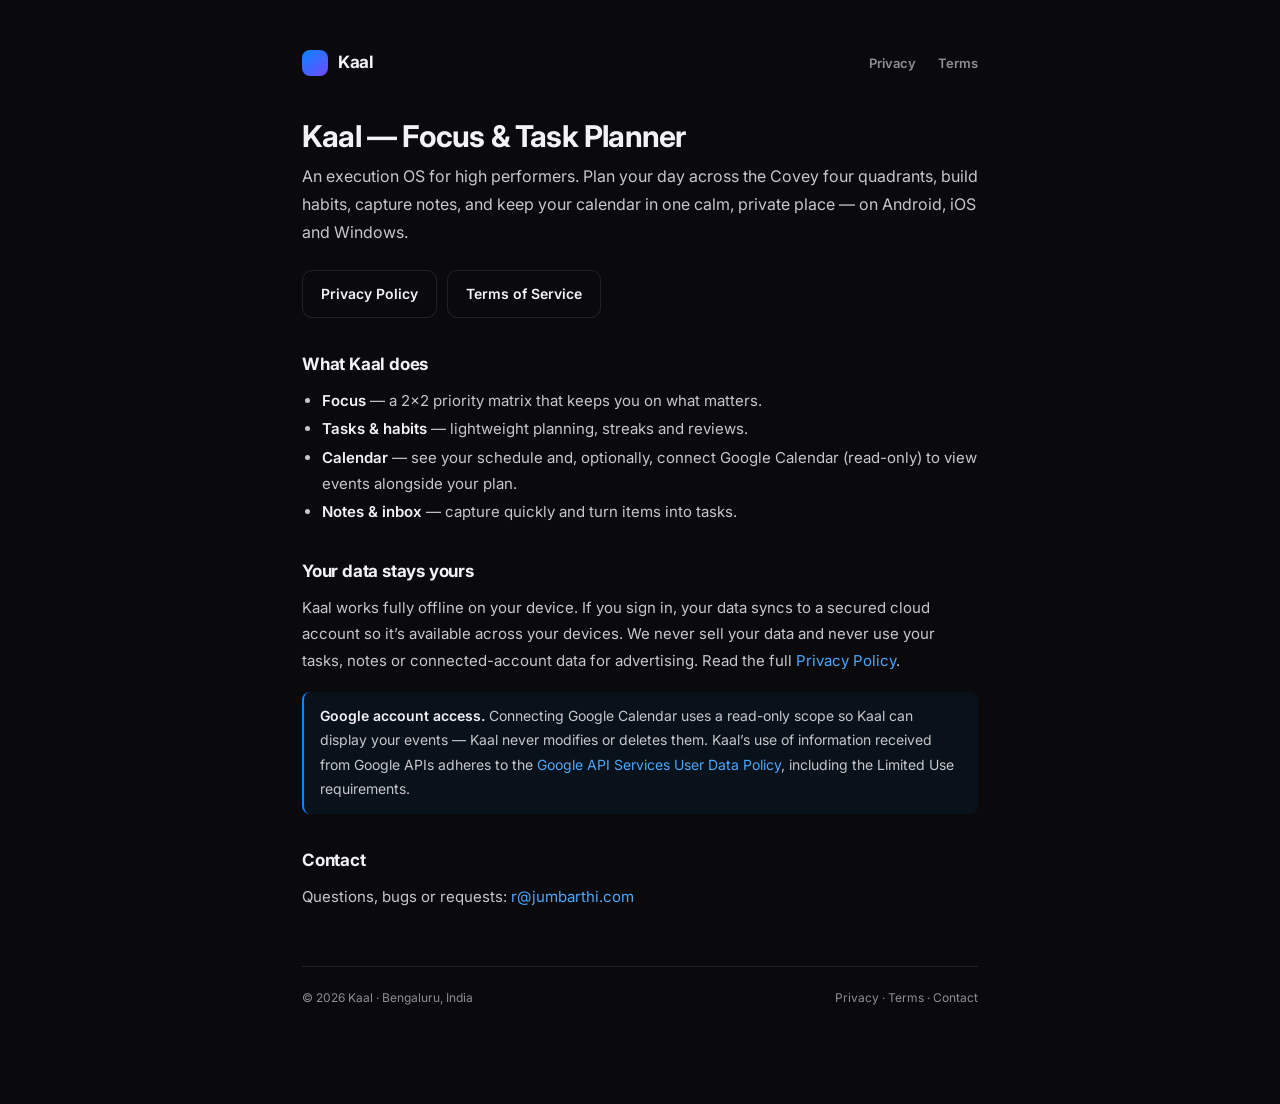
==== kaal/index.html @ ccc0f79a "Kaal site: privacy, terms, homepage for jumbarthi.com/kaal Public site for Google Play + OAuth conse" ====
<!DOCTYPE html>
<html lang="en">
<head>
  <meta charset="utf-8">
  <meta name="viewport" content="width=device-width, initial-scale=1">
  <title>Kaal — Focus & Task Planner</title>
  <meta name="description" content="Kaal is an execution OS for high performers — a Covey four-quadrant focus, task, habit and calendar planner for Android, iOS and Windows.">
  <link rel="preconnect" href="https://fonts.googleapis.com">
  <link rel="preconnect" href="https://fonts.gstatic.com" crossorigin>
  <link href="https://fonts.googleapis.com/css2?family=Inter:wght@400;600;700&display=swap" rel="stylesheet">
  <link rel="stylesheet" href="/kaal/style.css">
</head>
<body>
  <div class="wrap">
    <header class="topbar">
      <div class="brand"><span class="dot"></span> Kaal</div>
      <nav class="nav">
        <a href="/kaal/privacy">Privacy</a>
        <a href="/kaal/terms">Terms</a>
      </nav>
    </header>

    <main>
      <h1>Kaal — Focus &amp; Task Planner</h1>
      <p class="lede">An execution OS for high performers. Plan your day across the
      Covey four quadrants, build habits, capture notes, and keep your calendar in
      one calm, private place — on Android, iOS and Windows.</p>

      <div class="btnrow">
        <a class="btn-ghost btn" href="/kaal/privacy">Privacy Policy</a>
        <a class="btn-ghost btn" href="/kaal/terms">Terms of Service</a>
      </div>

      <h2>What Kaal does</h2>
      <ul>
        <li><strong>Focus</strong> — a 2×2 priority matrix that keeps you on what matters.</li>
        <li><strong>Tasks &amp; habits</strong> — lightweight planning, streaks and reviews.</li>
        <li><strong>Calendar</strong> — see your schedule and, optionally, connect
        Google Calendar (read-only) to view events alongside your plan.</li>
        <li><strong>Notes &amp; inbox</strong> — capture quickly and turn items into tasks.</li>
      </ul>

      <h2>Your data stays yours</h2>
      <p>Kaal works fully offline on your device. If you sign in, your data syncs to a
      secured cloud account so it’s available across your devices. We never sell your
      data and never use your tasks, notes or connected-account data for advertising.
      Read the full <a href="/kaal/privacy">Privacy Policy</a>.</p>

      <div class="note">
        <strong>Google account access.</strong> Connecting Google Calendar uses a
        read-only scope so Kaal can display your events — Kaal never modifies or
        deletes them. Kaal’s use of information received from Google APIs adheres to
        the <a href="https://developers.google.com/terms/api-services-user-data-policy">Google
        API Services User Data Policy</a>, including the Limited Use requirements.
      </div>

      <h2>Contact</h2>
      <p>Questions, bugs or requests: <a href="mailto:r@jumbarthi.com">r@jumbarthi.com</a></p>
    </main>

    <footer class="foot">
      <span>© 2026 Kaal · Bengaluru, India</span>
      <span>
        <a href="/kaal/privacy">Privacy</a> ·
        <a href="/kaal/terms">Terms</a> ·
        <a href="mailto:r@jumbarthi.com">Contact</a>
      </span>
    </footer>
  </div>
</body>
</html>
---- kaal/style.css ----
/* Kaal — public site styles (jumbarthi.com/kaal) */
:root {
  --bg:    #0a0a0c;
  --surf:  #15151a;
  --ink:   #f2f2f7;
  --ink2:  #c7c7cc;
  --ink3:  #8e8e93;
  --acc:   #0a84ff;
  --acc2:  #4aa8ff;
  --bdr:   rgba(255, 255, 255, 0.10);
  --bdr2:  rgba(255, 255, 255, 0.06);
  --maxw:  720px;
}

* { box-sizing: border-box; }

html { -webkit-text-size-adjust: 100%; }

body {
  margin: 0;
  background: var(--bg);
  color: var(--ink2);
  font-family: "Inter", -apple-system, BlinkMacSystemFont, "Segoe UI", Roboto, Helvetica, Arial, sans-serif;
  font-size: 15px;
  line-height: 1.75;
  -webkit-font-smoothing: antialiased;
  text-rendering: optimizeLegibility;
}

.wrap {
  max-width: var(--maxw);
  margin: 0 auto;
  padding: 48px 22px 96px;
}

a { color: var(--acc2); text-decoration: none; }
a:hover { text-decoration: underline; }

/* ── Header / nav ─────────────────────────────────────────── */
.topbar {
  display: flex;
  align-items: center;
  justify-content: space-between;
  gap: 16px;
  margin-bottom: 40px;
  flex-wrap: wrap;
}
.brand {
  display: flex;
  align-items: center;
  gap: 10px;
  font-weight: 700;
  color: var(--ink);
  font-size: 17px;
  letter-spacing: -0.3px;
}
.brand .dot {
  width: 26px; height: 26px;
  border-radius: 8px;
  background: linear-gradient(140deg, var(--acc), #6f4aff);
  display: inline-block;
}
.nav a {
  color: var(--ink3);
  font-size: 13px;
  font-weight: 600;
  margin-left: 18px;
}
.nav a:hover { color: var(--ink); text-decoration: none; }

/* ── Typography ───────────────────────────────────────────── */
h1 {
  color: var(--ink);
  font-size: 30px;
  line-height: 1.2;
  letter-spacing: -0.8px;
  margin: 0 0 8px;
  font-weight: 700;
}
h2 {
  color: var(--ink);
  font-size: 17px;
  font-weight: 700;
  margin: 32px 0 8px;
  letter-spacing: -0.2px;
}
.meta { color: var(--ink3); font-size: 12px; margin: 0 0 8px; }
.lede { color: var(--ink2); font-size: 16px; margin: 4px 0 0; }
p { margin: 0 0 14px; }
ul { margin: 0 0 14px; padding-left: 20px; }
li { margin: 2px 0; }
hr { border: none; border-top: 0.5px solid var(--bdr); margin: 24px 0; }
strong { color: var(--ink); font-weight: 600; }

/* ── Cards / callouts ─────────────────────────────────────── */
.card {
  background: var(--surf);
  border: 0.5px solid var(--bdr);
  border-radius: 14px;
  padding: 18px 20px;
  margin: 18px 0;
}
.note {
  border-left: 2px solid var(--acc);
  background: rgba(10, 132, 255, 0.06);
  border-radius: 8px;
  padding: 12px 16px;
  margin: 18px 0;
  color: var(--ink2);
  font-size: 14px;
}

/* ── Home buttons ─────────────────────────────────────────── */
.btnrow { display: flex; gap: 10px; flex-wrap: wrap; margin-top: 24px; }
.btn {
  display: inline-block;
  padding: 11px 18px;
  border-radius: 10px;
  font-size: 14px;
  font-weight: 600;
}
.btn-primary { background: var(--acc); color: #fff; }
.btn-primary:hover { text-decoration: none; opacity: 0.92; }
.btn-ghost { border: 0.5px solid var(--bdr); color: var(--ink); }
.btn-ghost:hover { text-decoration: none; border-color: var(--ink3); }

/* ── Footer ───────────────────────────────────────────────── */
.foot {
  margin-top: 56px;
  padding-top: 20px;
  border-top: 0.5px solid var(--bdr);
  color: var(--ink3);
  font-size: 12px;
  display: flex;
  justify-content: space-between;
  gap: 16px;
  flex-wrap: wrap;
}
.foot a { color: var(--ink3); }
.foot a:hover { color: var(--ink); }
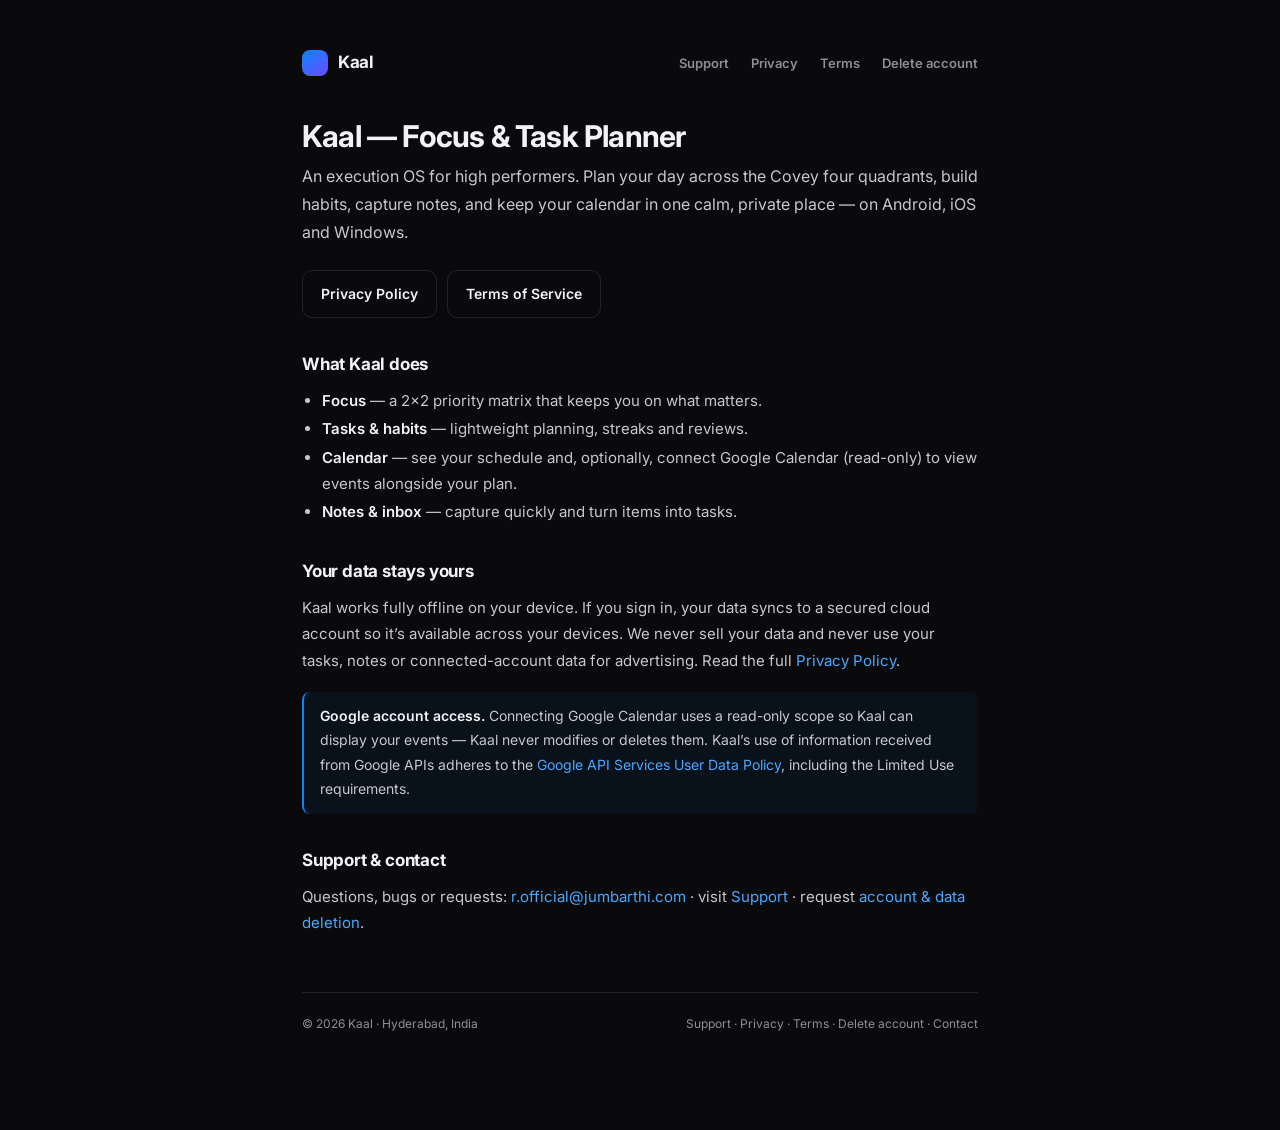
==== commit ede48c95: "Add Support + Account/Data Deletion pages; fix contact email & location - New /kaal/support and /kaa" ====
--- a/kaal/index.html
+++ b/kaal/index.html
@@ -15,8 +15,10 @@
     <header class="topbar">
       <div class="brand"><span class="dot"></span> Kaal</div>
       <nav class="nav">
+        <a href="/kaal/support">Support</a>
         <a href="/kaal/privacy">Privacy</a>
         <a href="/kaal/terms">Terms</a>
+        <a href="/kaal/delete">Delete account</a>
       </nav>
     </header>
 
@@ -54,16 +56,20 @@
         API Services User Data Policy</a>, including the Limited Use requirements.
       </div>
 
-      <h2>Contact</h2>
-      <p>Questions, bugs or requests: <a href="mailto:r@jumbarthi.com">r@jumbarthi.com</a></p>
+      <h2>Support &amp; contact</h2>
+      <p>Questions, bugs or requests: <a href="mailto:r.official@jumbarthi.com">r.official@jumbarthi.com</a> ·
+      visit <a href="/kaal/support">Support</a> · request
+      <a href="/kaal/delete">account &amp; data deletion</a>.</p>
     </main>
 
     <footer class="foot">
-      <span>© 2026 Kaal · Bengaluru, India</span>
+      <span>© 2026 Kaal · Hyderabad, India</span>
       <span>
+        <a href="/kaal/support">Support</a> ·
         <a href="/kaal/privacy">Privacy</a> ·
         <a href="/kaal/terms">Terms</a> ·
-        <a href="mailto:r@jumbarthi.com">Contact</a>
+        <a href="/kaal/delete">Delete account</a> ·
+        <a href="mailto:r.official@jumbarthi.com">Contact</a>
       </span>
     </footer>
   </div>
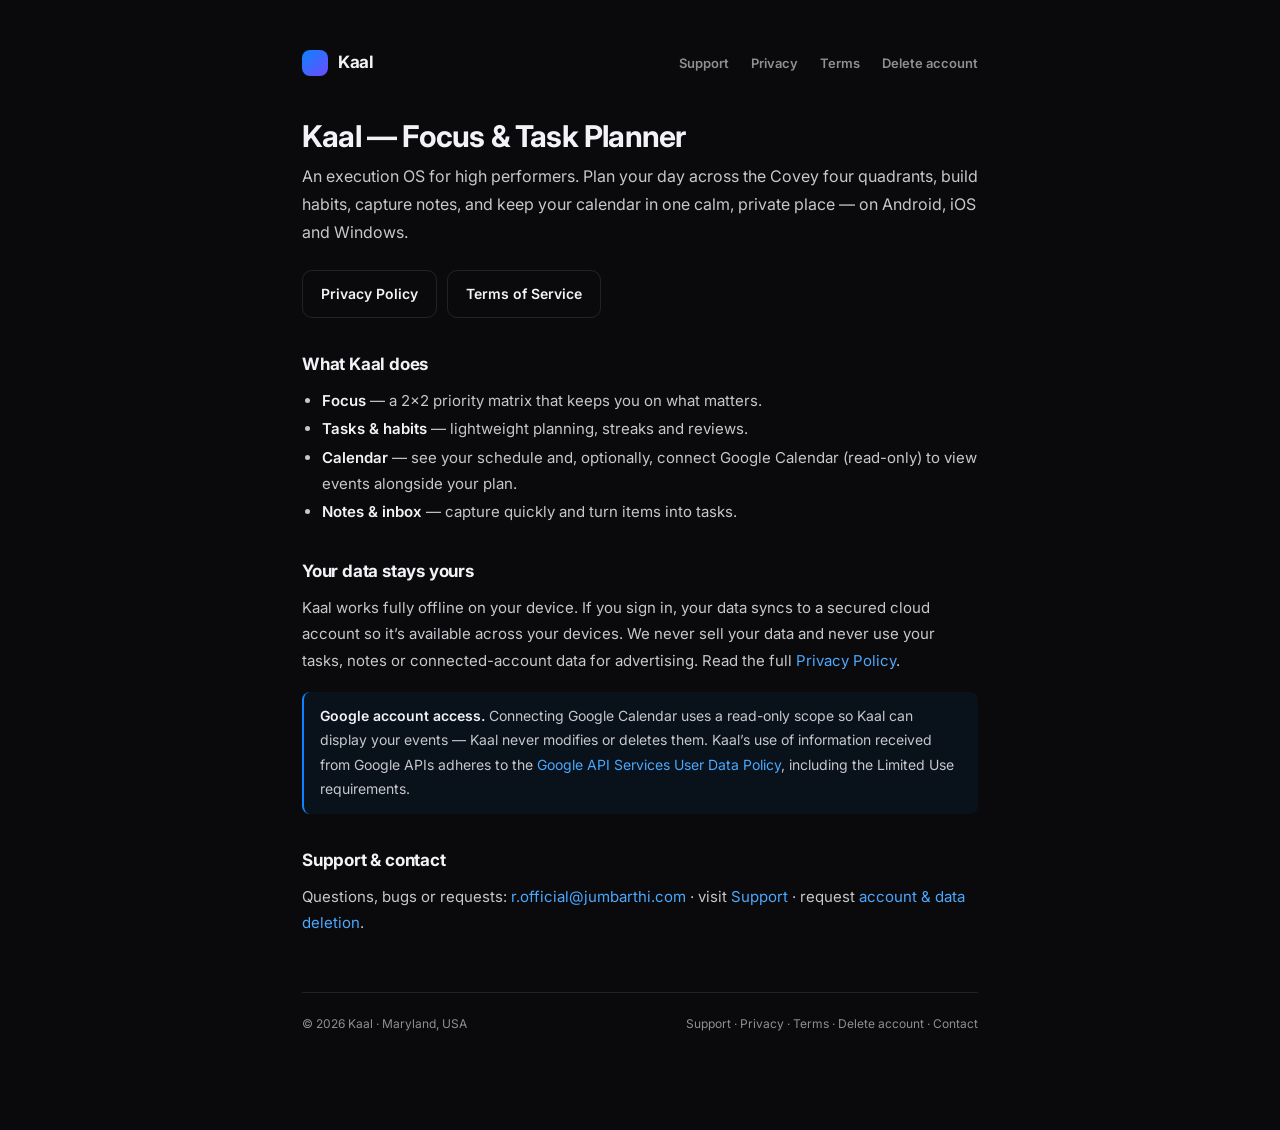
==== commit e932859c: "Update address: Hyderabad, India -> Maryland, USA" ====
--- a/kaal/index.html
+++ b/kaal/index.html
@@ -63,7 +63,7 @@
     </main>
 
     <footer class="foot">
-      <span>© 2026 Kaal · Hyderabad, India</span>
+      <span>© 2026 Kaal · Maryland, USA</span>
       <span>
         <a href="/kaal/support">Support</a> ·
         <a href="/kaal/privacy">Privacy</a> ·
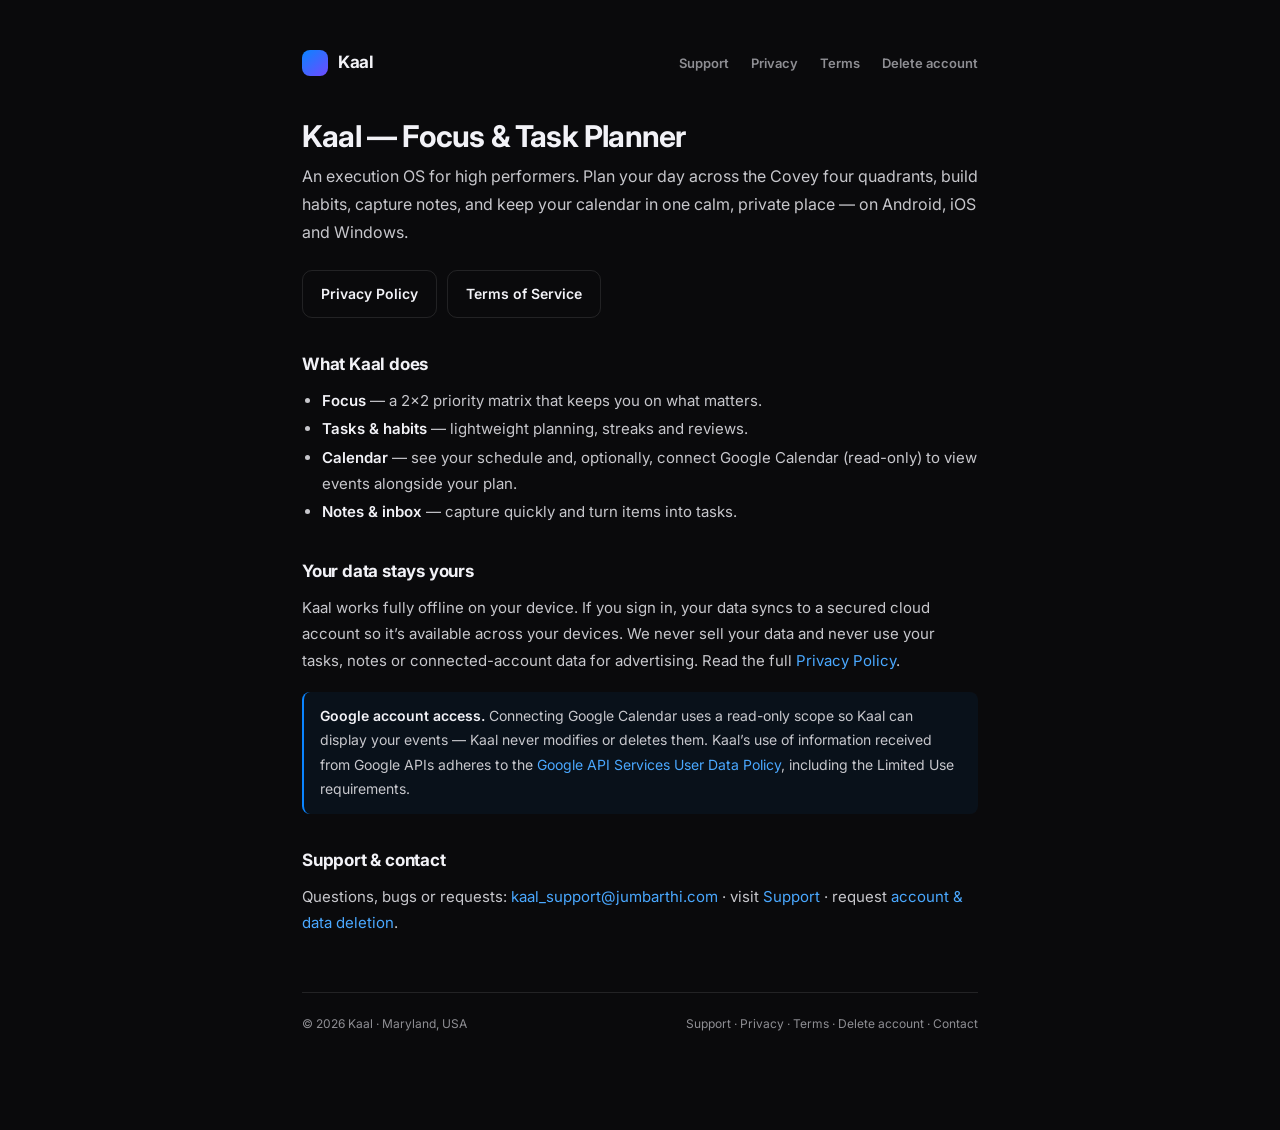
==== commit 4a09b06c: "Support contact -> kaal_support@jumbarthi.com" ====
--- a/kaal/index.html
+++ b/kaal/index.html
@@ -57,7 +57,7 @@
       </div>
 
       <h2>Support &amp; contact</h2>
-      <p>Questions, bugs or requests: <a href="mailto:r.official@jumbarthi.com">r.official@jumbarthi.com</a> ·
+      <p>Questions, bugs or requests: <a href="mailto:kaal_support@jumbarthi.com">kaal_support@jumbarthi.com</a> ·
       visit <a href="/kaal/support">Support</a> · request
       <a href="/kaal/delete">account &amp; data deletion</a>.</p>
     </main>
@@ -69,7 +69,7 @@
         <a href="/kaal/privacy">Privacy</a> ·
         <a href="/kaal/terms">Terms</a> ·
         <a href="/kaal/delete">Delete account</a> ·
-        <a href="mailto:r.official@jumbarthi.com">Contact</a>
+        <a href="mailto:kaal_support@jumbarthi.com">Contact</a>
       </span>
     </footer>
   </div>
